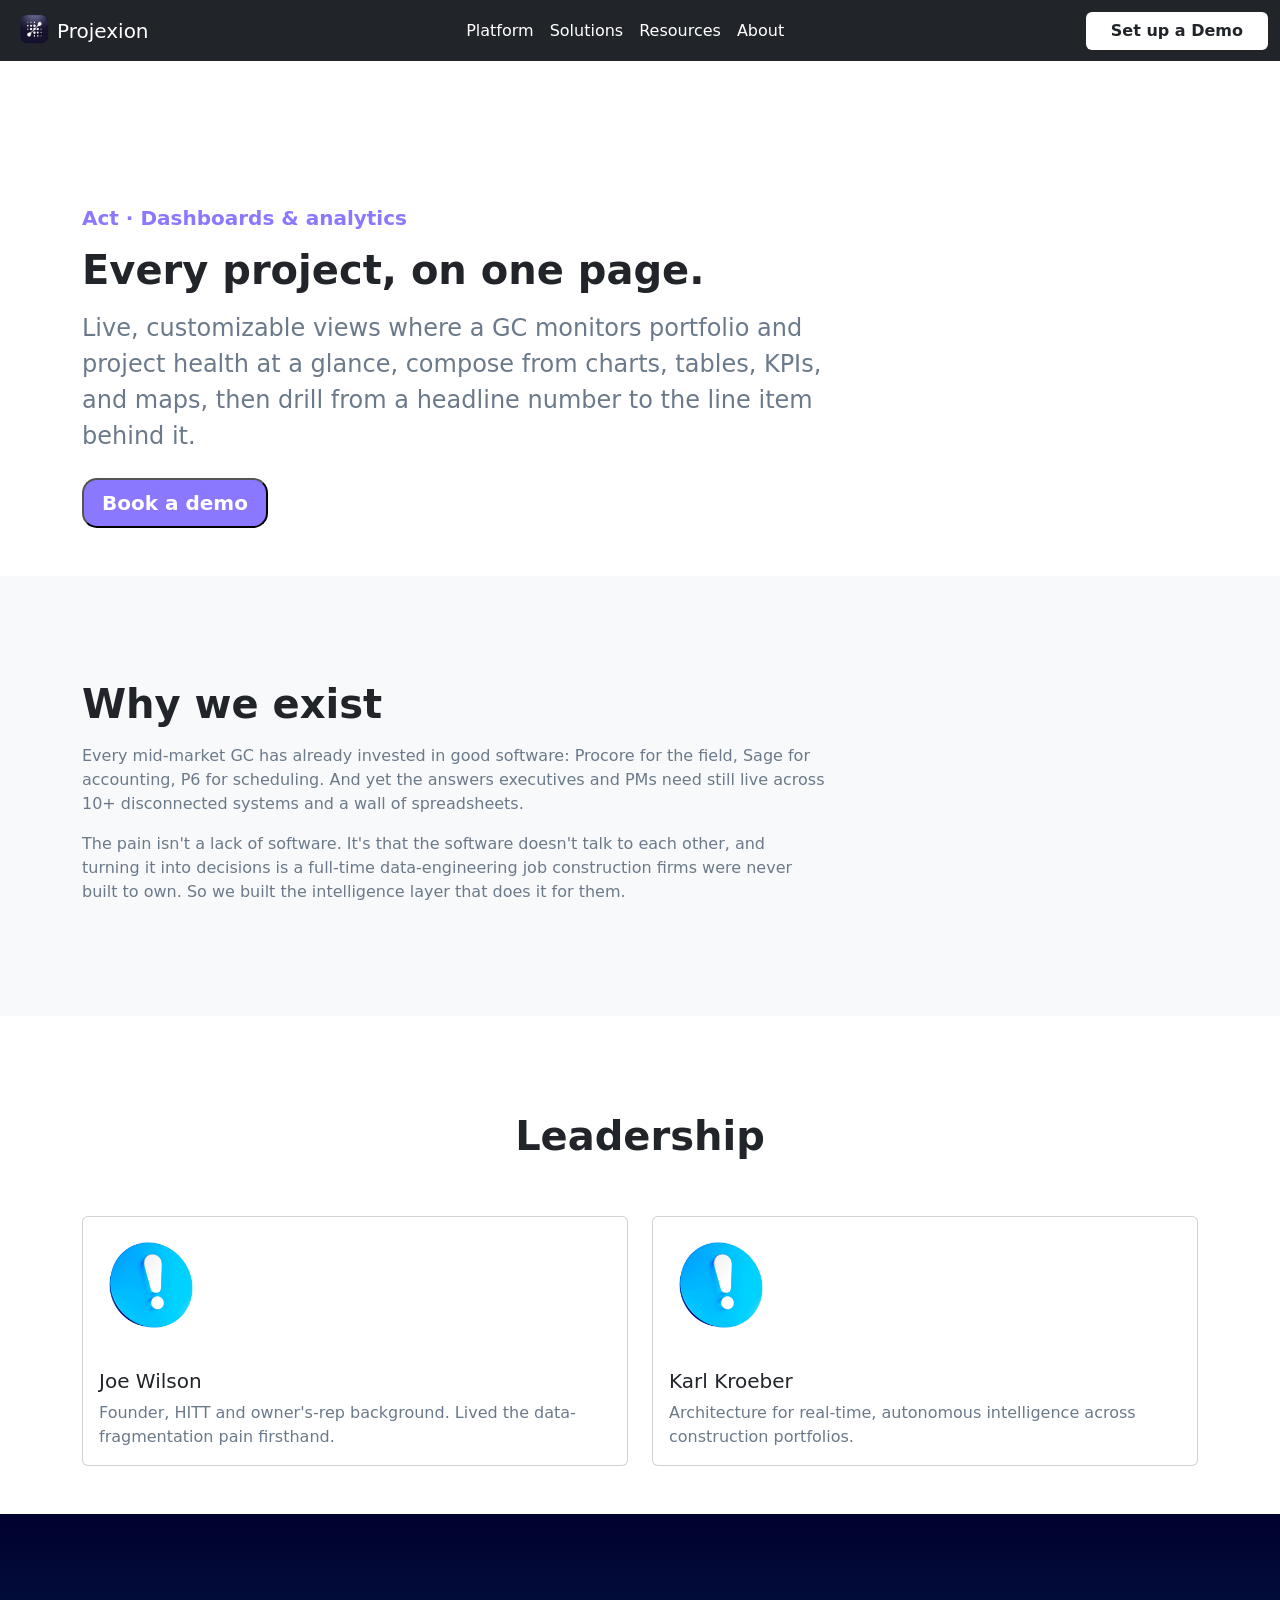
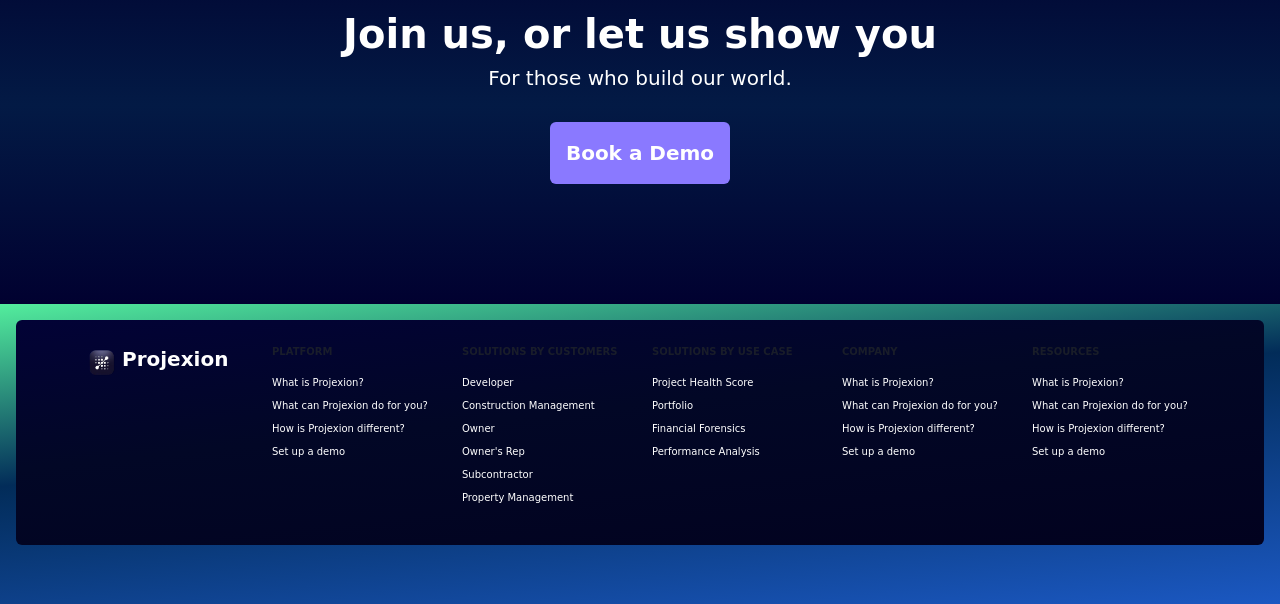
==== about.html @ 2409ef25 "I am building a Demo Project" ====
<!doctype html>
<html lang="en">
  <head>
    <meta charset="utf-8">
    <meta name="viewport" content="width=device-width, initial-scale=1">
    <link href="https://cdn.jsdelivr.net/npm/bootstrap@5.0.2/dist/css/bootstrap.min.css" rel="stylesheet" integrity="sha384-EVSTQN3/azprG1Anm3QDgpJLIm9Nao0Yz1ztcQTwFspd3yD65VohhpuuCOmLASjC" crossorigin="anonymous">
    <title>About</title>
    <link rel="stylesheet" href="about.css">
  </head>
  <body>
     <nav class="navbar navbar-expand-lg navbar-light bg-dark fixed-top">
  <div class="container-fluid">
        <img src="images/projexion.png" alt="" srcset="" class="projexion-img">
    <a class="navbar-brand text-white" href="index.html">Projexion</a>
    <button class="navbar-toggler" type="button" data-bs-toggle="collapse" data-bs-target="#navbarSupportedContent" aria-controls="navbarSupportedContent" aria-expanded="false" aria-label="Toggle navigation">
      <span class="navbar-toggler-icon"></span>
    </button>
    <div class="collapse navbar-collapse" id="navbarSupportedContent">
      <ul class="navbar-nav mx-auto mb-2 mb-lg-0">
        <li class="nav-item">
          <a class="nav-link active text-white" aria-current="page" href="platform.html">Platform</a>
        </li>
         <li class="nav-item">
          <a class="nav-link active text-white" aria-current="page" href="solutions.html">Solutions</a>
        </li>
         <li class="nav-item">
          <a class="nav-link active text-white" aria-current="page" href="resources.html">Resources</a>
        </li>
         <li class="nav-item">
          <a class="nav-link active text-white" aria-current="page" href="about.html">About</a>
        </li>
      </ul>
      <form class="d-flex">
        <button class="btn text-dark bg-white fw-bold px-4" type="submit">Set up a Demo</button>
      </form>
    </div>
  </div>
</nav>
 <main class="hero py-5 align-items-center justify-content-center d-flex">
    <div class="container">
        <div class="col-lg-8 col-md-12">
            <h6 class="fw-bold fs-5 py-2">Act · Dashboards & analytics</h6>
            <h1 class="fw-bold fs-1">Every project, on one page.</h1>
            <p class="fs-4 lh-5 py-2">Live, customizable views where a GC monitors portfolio and project health at a glance, 
            compose from charts, tables, KPIs, and maps, then drill from a headline number to the line item behind it.</p>
            <button type="button" class="w-25 p-2 text-white fs-5 fw-bold">Book a demo</button>
        </div>
    </div>
</main>
<section class="about bg-light py-5 ">
    <div class="container py-5">
        <div class="col-lg-8 col-md-12">
            <h3 class="text-dark fw-bold fs-1 py-2">Why we exist</h3>
            <p class="lh-3">Every mid-market GC has already invested in good software: Procore for the field, Sage for accounting, P6 for scheduling.
                And yet the answers executives and PMs need still live across 10+ disconnected systems and a wall of spreadsheets.

</p>
<p class="lh-3">The pain isn't a lack of software. It's that the software doesn't talk to each other, and turning it into decisions is a 
    full-time data-engineering job construction firms were never built to own. So we built the intelligence 
    layer that does it for them.</p>
        </div>
    </div>
</section>
<section class="bg-white py-5">
<h1 class="text-center fw-bold py-5">Leadership</h1>
<div class="container">
    <div class="row">
        <div class="col">
            <div class="card">
  <img src="images/alerting.png" class="card-img-top w-25" alt="...">
  <div class="card-body">
    <h5 class="card-title">Joe Wilson</h5>
    <p class="card-text">Founder, HITT and owner's-rep background. Lived the data-fragmentation pain firsthand.</p>
    
  </div>
</div>
        </div>
        <div class="col">
<div class="card">
  <img src="images/alerting.png" class="card-img-top w-25" alt="...">
  <div class="card-body">
    <h5 class="card-title">Karl Kroeber</h5>
    <p class="card-text">Architecture for real-time, autonomous intelligence across construction portfolios.</p>
    
  </div>
</div>
        </div>
    </div>
</div>
</section>
<section class="jamal">
    <div class="container py-5">
        <div class="col py-5">
            <h1 class=" text-center fw-bold text-white">Join us, or let us show you</h1>
            <h5 class="text-center text-white">For those who build our world.</h5>
            <div class="justify-content-center align-items-center text-center py-4">
            <button class="btn text-white border-0 rounded p-3 fs-5 fw-bold" type="button">Book a Demo</button>
            </div>
        </div>
    </div>
</section>

<section class="last p-3">
<footer class="footer p-4 rounded">
    <div class="container">
        <div class="row g-4">
            <div class="col-lg-2 col-md-4 col-12 d-flex">
              <img src="images/projexion.png" alt="" srcset="">
                <p>
                    <a href="#" class="text-decoration-none text-white fw-bold fs-5">Projexion</a>
                </p>
            </div>

            <div class="col-lg-2 col-md-4 col-6">
                <p>
                    <a href="#" class="text-decoration-none text-white text-muted fw-bold text-uppercase">Platform</a>
                </p>
                <ul class="list-unstyled">
                    <li><a href="#">What is Projexion?</a></li>
                    <li><a href="#">What can Projexion do for you?</a></li>
                    <li><a href="#">How is Projexion different?</a></li>
                    <li><a href="#">Set up a demo</a></li>
                </ul>
            </div>
            <div class="col-lg-2 col-md-4 col-6">
                <p>
                  <a href="#" class="text-decoration-none text-white text-muted fw-bold text-uppercase">Solutions by customers</a>
                </p>
                <ul class="list-unstyled">
                    <li><a href="#">Developer</a></li>
                    <li><a href="#">Construction Management</a></li>
                    <li><a href="#">Owner</a></li>
                    <li><a href="#">Owner's Rep</a></li>
                    <li><a href="#">Subcontractor</a></li>
                    <li><a href="#">Property Management</a></li>
                </ul>
            </div>
            <div class="col-lg-2 col-md-4 col-6">
                <p>
                    <a href="#" class="text-decoration-none text-white text-muted fw-bold text-uppercase">Solutions by use Case</a>
                </p>
                <ul class="list-unstyled">
                    <li><a href="#">Project Health Score</a></li>
                    <li><a href="#">Portfolio</a></li>
                    <li><a href="#">Financial Forensics</a></li>
                    <li><a href="#">Performance Analysis</a></li>
                </ul>
            </div>
            <div class="col-lg-2 col-md-4 col-6">
                <p>
                    <a href="#" class="text-decoration-none text-white text-muted fw-bold text-uppercase">Company</a>
                </p>
                <ul class="list-unstyled">
                    <li><a href="#">What is Projexion?</a></li>
                    <li><a href="#">What can Projexion do for you?</a></li>
                    <li><a href="#">How is Projexion different?</a></li>
                    <li><a href="#">Set up a demo</a></li>
                </ul>
            </div>
            <div class="col-lg-2 col-md-4 col-6">
                <p>
                    <a href="#" class="text-decoration-none text-white text-muted fw-bold text-uppercase">Resources</a>
                </p>
                <ul class="list-unstyled">
                    <li><a href="#">What is Projexion?</a></li>
                    <li><a href="#">What can Projexion do for you?</a></li>
                    <li><a href="#">How is Projexion different?</a></li>
                    <li><a href="#">Set up a demo</a></li>
                </ul>
            </div>
        </div>
    </div>
</footer>
</section>
    <script src="https://cdn.jsdelivr.net/npm/bootstrap@5.0.2/dist/js/bootstrap.bundle.min.js" integrity="sha384-MrcW6ZMFYlzcLA8Nl+NtUVF0sA7MsXsP1UyJoMp4YLEuNSfAP+JcXn/tWtIaxVXM" crossorigin="anonymous"></script>
  </body>
</html>
---- about.css ----
.projexion-img {
    width: 45px;
}
.hero button {
background:  RGB(138, 121, 255);
background: linear-gradient(90deg, rgba(138, 121, 255, 1) 0%, rgba(138, 121, 255, 1) 100%, rgba(1, 1, 48, 1) 100%, rgba(0, 5, 26, 1) 100%);
border-radius: 15px;
font-size: clamp(15px, 25px, 30px);
}
.hero h6 {
color:  RGB(138, 121, 255);
border-radius: 15px;
}
.hero p {
color: RGB(107, 122, 138);
}
.hero {
    margin-top: 150px;
}
.about p {
    color: RGB(107, 122, 138);
}
.card p {
     color: RGB(107, 122, 138);
}
.jamal button {
background:  RGB(138, 121, 255);
background: linear-gradient(90deg, rgba(138, 121, 255, 1) 0%, rgba(138, 121, 255, 1) 100%, rgba(1, 1, 48, 1) 100%, rgba(0, 5, 26, 1) 100%);
}
.jamal {
background: #010130;
background: linear-gradient(0deg, rgba(1, 1, 48, 1) 0%, rgba(3, 26, 69, 1) 51%, rgba(1, 1, 46, 1) 100%);
}
.last {
    background: linear-gradient(354deg, rgba(27, 88, 194, 1) 0%, rgba(2, 44, 89, 1) 58%, rgba(83, 237, 157, 1) 100%);
    min-height: 300px;
    max-height: 350px;
}

.footer {
    background: linear-gradient(354deg, rgba(2, 2, 31, 1) 0%, rgba(2, 7, 38, 1) 58%, rgba(2, 2, 54, 1) 100%);
}

.footer li {
    font-size: 10px;
    margin-bottom: 8px;
}

.footer p {
    font-size: 10px;
}

.footer a {
    text-decoration: none;
    color: white;
}
.footer img {
    width: auto;
    height: 40px;
}
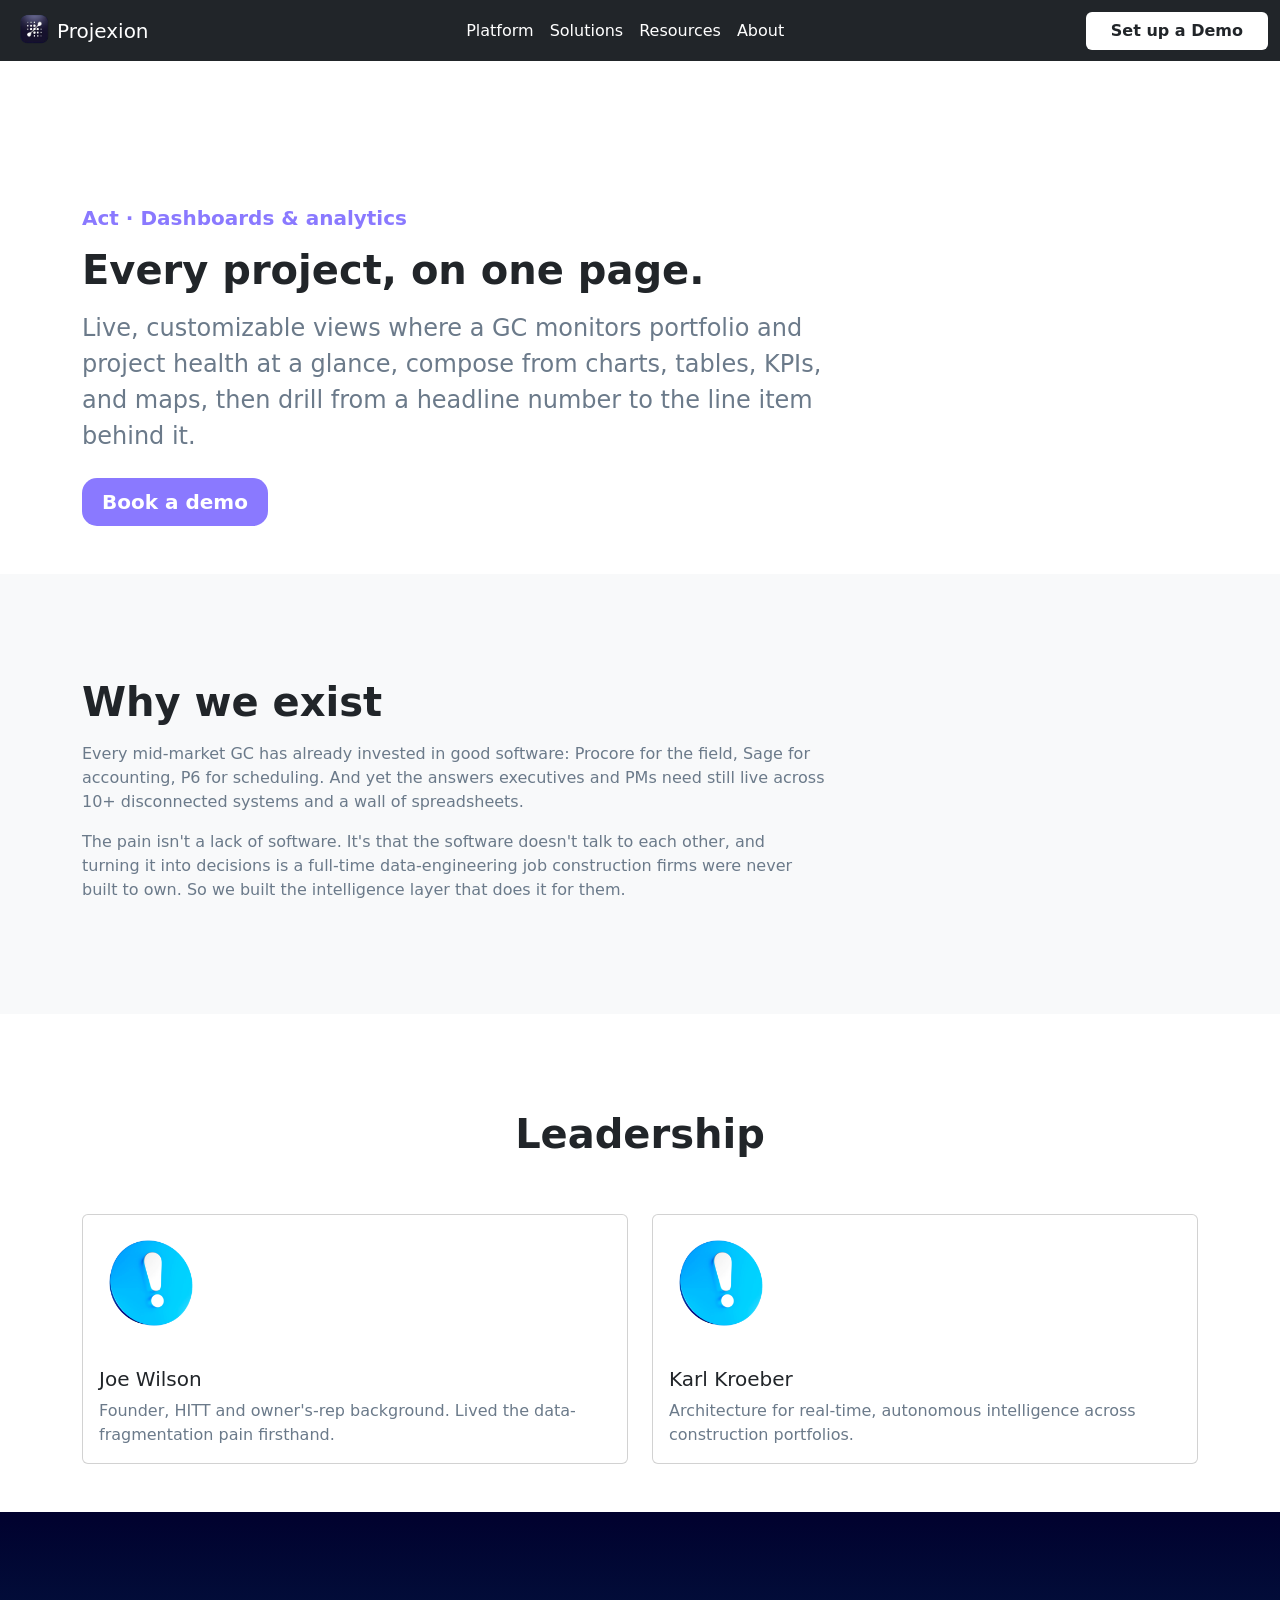
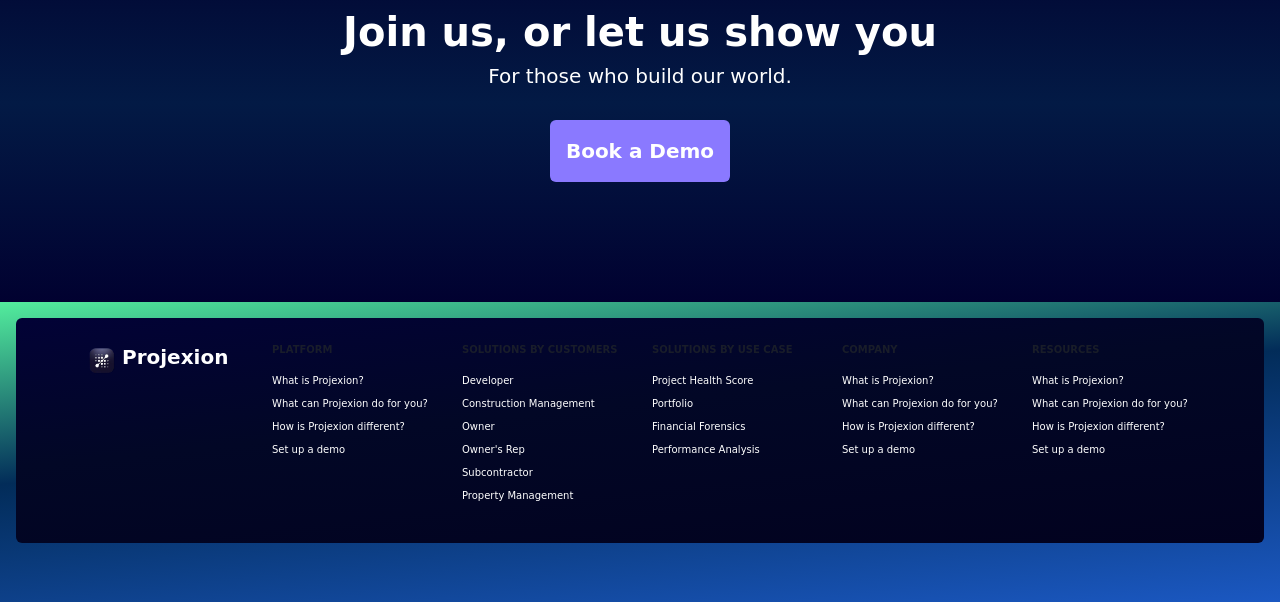
==== commit 7851c5a6: "I am building a Projexion" ====
--- a/about.html
+++ b/about.html
@@ -43,7 +43,7 @@
             <h1 class="fw-bold fs-1">Every project, on one page.</h1>
             <p class="fs-4 lh-5 py-2">Live, customizable views where a GC monitors portfolio and project health at a glance, 
             compose from charts, tables, KPIs, and maps, then drill from a headline number to the line item behind it.</p>
-            <button type="button" class="w-25 p-2 text-white fs-5 fw-bold">Book a demo</button>
+            <button type="button" class="btn w-25 p-2 text-white fs-5 fw-bold">Book a demo</button>
         </div>
     </div>
 </main>
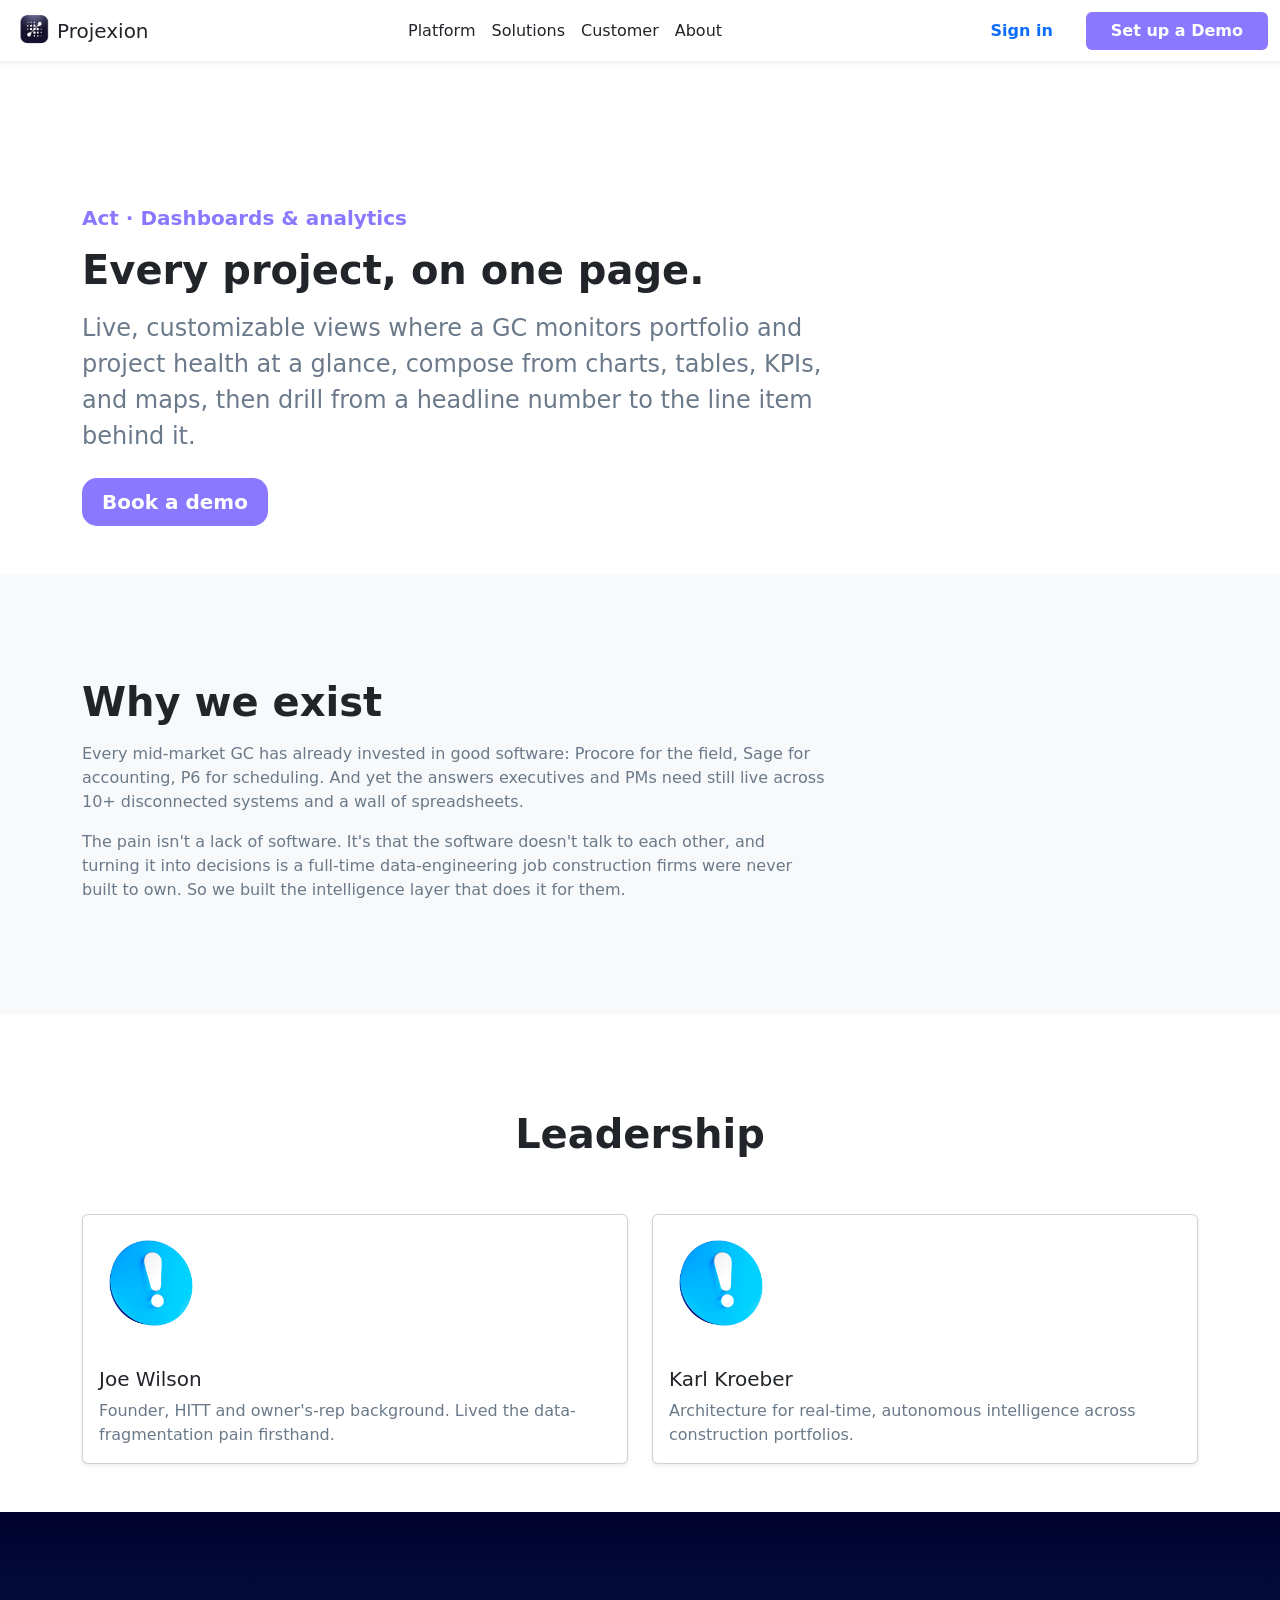
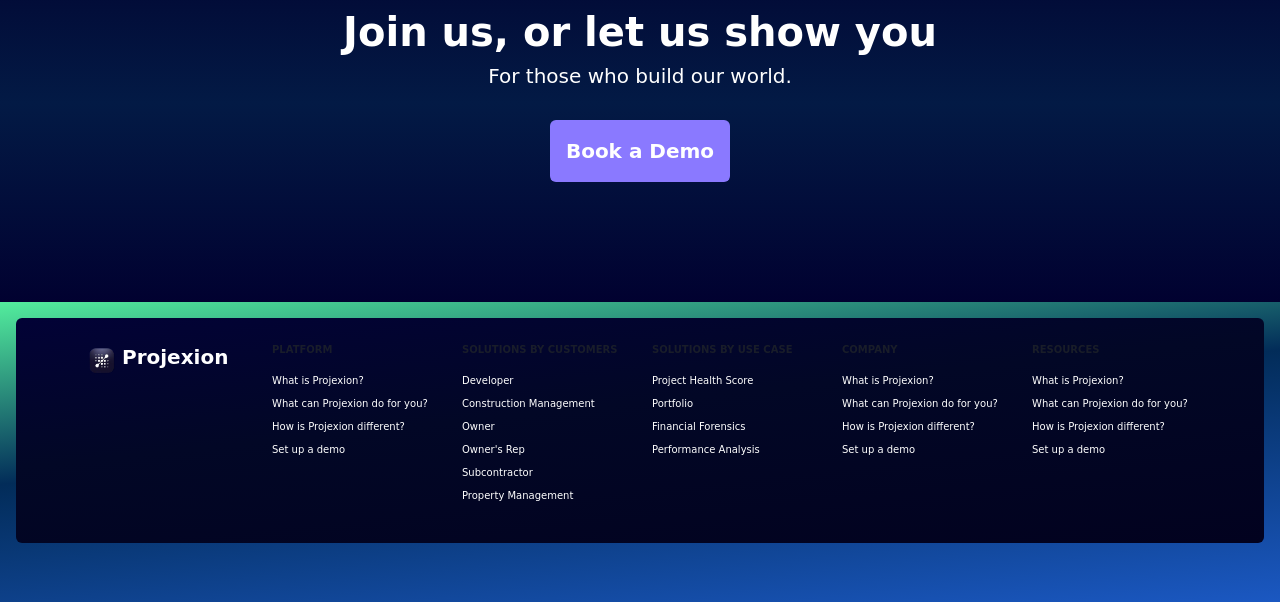
==== commit 08091a8f: "I am building Projexion" ====
--- a/about.html
+++ b/about.html
@@ -8,30 +8,31 @@
     <link rel="stylesheet" href="about.css">
   </head>
   <body>
-     <nav class="navbar navbar-expand-lg navbar-light bg-dark fixed-top">
+     <nav class="navbar navbar-expand-lg navbar-light bg-white fixed-top shadow-sm">
   <div class="container-fluid">
         <img src="images/projexion.png" alt="" srcset="" class="projexion-img">
-    <a class="navbar-brand text-white" href="index.html">Projexion</a>
+    <a class="navbar-brand text-dark" href="index.html">Projexion</a>
     <button class="navbar-toggler" type="button" data-bs-toggle="collapse" data-bs-target="#navbarSupportedContent" aria-controls="navbarSupportedContent" aria-expanded="false" aria-label="Toggle navigation">
       <span class="navbar-toggler-icon"></span>
     </button>
     <div class="collapse navbar-collapse" id="navbarSupportedContent">
       <ul class="navbar-nav mx-auto mb-2 mb-lg-0">
         <li class="nav-item">
-          <a class="nav-link active text-white" aria-current="page" href="platform.html">Platform</a>
+          <a class="nav-link active text-dark" aria-current="page" href="platform.html">Platform</a>
         </li>
          <li class="nav-item">
-          <a class="nav-link active text-white" aria-current="page" href="solutions.html">Solutions</a>
+          <a class="nav-link active text-dark" aria-current="page" href="solutions.html">Solutions</a>
         </li>
          <li class="nav-item">
-          <a class="nav-link active text-white" aria-current="page" href="resources.html">Resources</a>
+          <a class="nav-link active text-dark" aria-current="page" href="customer.html">Customer</a>
         </li>
          <li class="nav-item">
-          <a class="nav-link active text-white" aria-current="page" href="about.html">About</a>
+          <a class="nav-link active text-dark" aria-current="page" href="about.html">About</a>
         </li>
       </ul>
-      <form class="d-flex">
-        <button class="btn text-dark bg-white fw-bold px-4" type="submit">Set up a Demo</button>
+       <form class="d-flex gap-2">
+        <button class="btn text-primary bg-white fw-bold px-4 " type="submit">Sign in</button>
+        <button class="btn text-white set fw-bold px-4" type="submit">Set up a Demo</button>
       </form>
     </div>
   </div>
@@ -66,7 +67,7 @@
 <div class="container">
     <div class="row">
         <div class="col">
-            <div class="card">
+            <div class="card shadow-sm">
   <img src="images/alerting.png" class="card-img-top w-25" alt="...">
   <div class="card-body">
     <h5 class="card-title">Joe Wilson</h5>
@@ -76,7 +77,7 @@
 </div>
         </div>
         <div class="col">
-<div class="card">
+<div class="card shadow-sm">
   <img src="images/alerting.png" class="card-img-top w-25" alt="...">
   <div class="card-body">
     <h5 class="card-title">Karl Kroeber</h5>
--- a/about.css
+++ b/about.css
@@ -1,5 +1,8 @@
 .projexion-img {
     width: 45px;
+}
+.set {
+    background:  RGB(138, 121, 255);
 }
 .hero button {
 background:  RGB(138, 121, 255);
